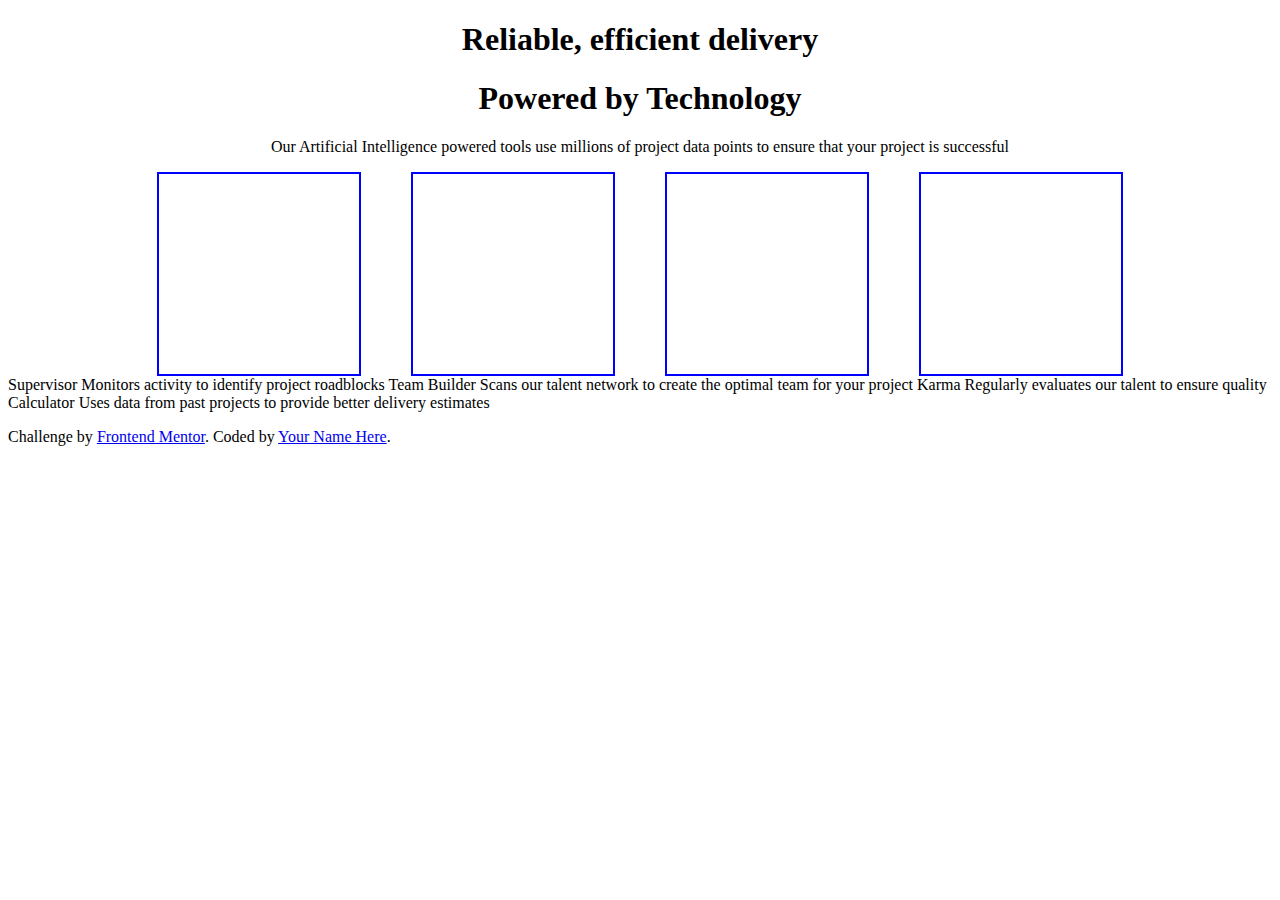
==== index.html @ 282739d7 "start" ====
<!DOCTYPE html>
<html lang="en">

<head>
  <meta charset="UTF-8">
  <meta name="viewport" content="width=device-width, initial-scale=1.0">
  <!-- displays site properly based on user's device -->

  <link rel="icon" type="image/png" sizes="32x32" href="./images/favicon-32x32.png">

  <title>Frontend Mentor | Four card feature section</title>

  <!-- Feel free to remove these styles or customise in your own stylesheet 👍 -->
  <style>
    /* .attribution {
      font-size: 11px;
      text-align: center;
    }

    .attribution a {
      color: hsl(228, 45%, 44%);
    } */

    main{
      align-items: center;
    }

    main h1, main p{
      text-align: center;
    }

    .cardBox{
      display: flex;
      gap: 50px;
      justify-content: center;
    }
    .cardOne{
      width: 200px;
      height: 200px;
      border: 2px solid blue;
    }

    .cardTwo{
      width: 200px;
      height: 200px;
      border: 2px solid blue;
    }

    .cardThree{
      width: 200px;
      height: 200px;
      border: 2px solid blue;
    }

    .cardFour{
      width: 200px;
      height: 200px;
      border: 2px solid blue;
    }
  </style>
</head>

<body>
  <main>
    <h1>Reliable, efficient delivery</h1>
    <h1>Powered by Technology</h1>
    <p>Our Artificial Intelligence powered tools use millions of project data points
      to ensure that your project is successful</p>

    <div class="cardBox">
      <div class="cardOne"></div>
      <div class="cardTwo"></div>
      <div class="cardThree"></div>
      <div class="cardFour"></div>
    </div>
  </main>




  Supervisor
  Monitors activity to identify project roadblocks

  Team Builder
  Scans our talent network to create the optimal team for your project

  Karma
  Regularly evaluates our talent to ensure quality

  Calculator
  Uses data from past projects to provide better delivery estimates


  <footer>
    <p class="attribution">
      Challenge by <a href="https://www.frontendmentor.io?ref=challenge" target="_blank">Frontend Mentor</a>.
      Coded by <a href="#">Your Name Here</a>.
    </p>
  </footer>
</body>

</html>
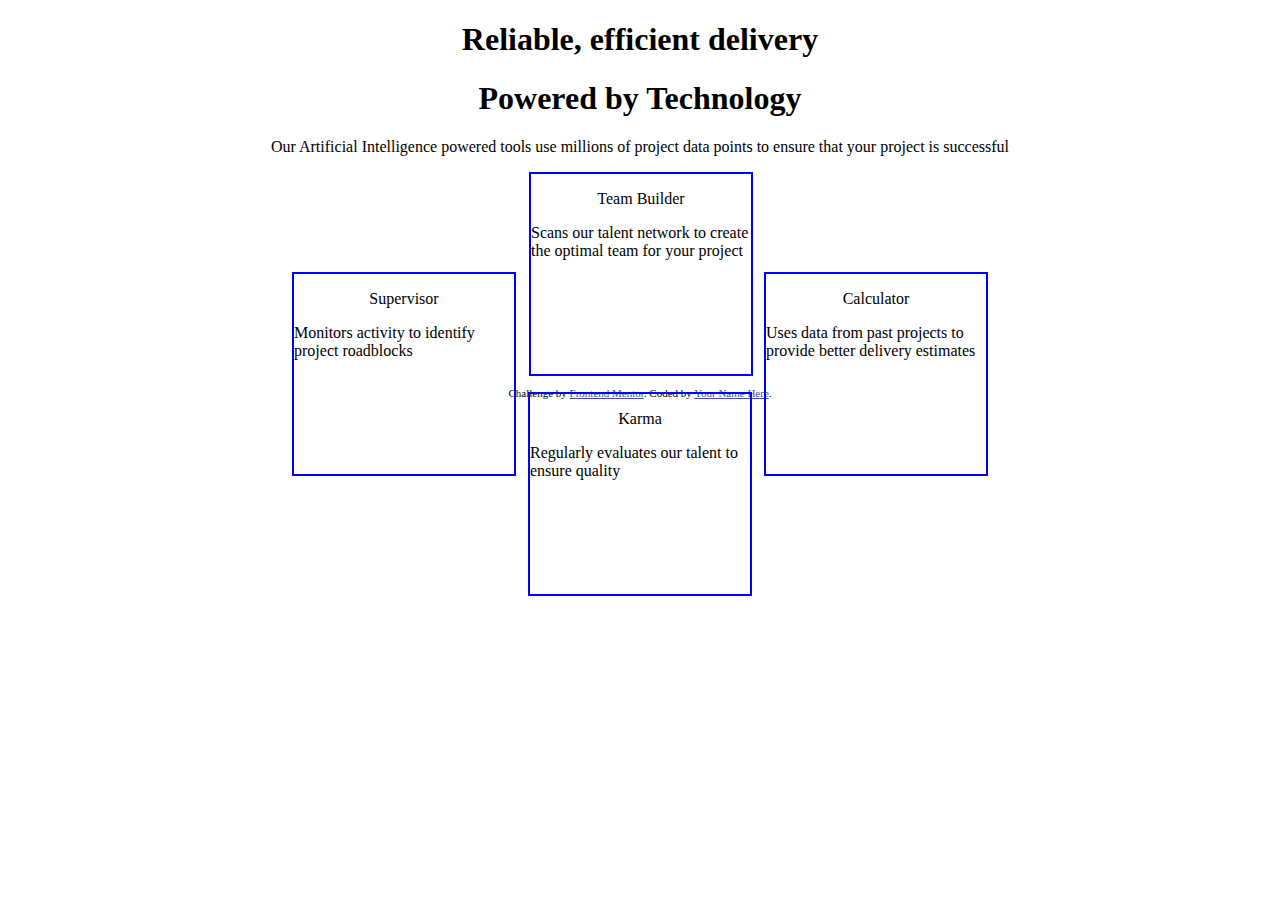
==== commit a75c8c49: "cards filled" ====
--- a/index.html
+++ b/index.html
@@ -12,14 +12,14 @@
 
   <!-- Feel free to remove these styles or customise in your own stylesheet 👍 -->
   <style>
-    /* .attribution {
+    .attribution {
       font-size: 11px;
       text-align: center;
     }
 
     .attribution a {
       color: hsl(228, 45%, 44%);
-    } */
+    }
 
     main{
       align-items: center;
@@ -31,31 +31,35 @@
 
     .cardBox{
       display: flex;
-      gap: 50px;
+      /* gap: 10px; */
       justify-content: center;
     }
     .cardOne{
-      width: 200px;
+      width: 220px;
       height: 200px;
       border: 2px solid blue;
+      transform: translate(100px, 100px);
     }
 
     .cardTwo{
-      width: 200px;
+      width: 220px;
       height: 200px;
       border: 2px solid blue;
+      transform: translate(113px, 0px);
     }
 
     .cardThree{
-      width: 200px;
+      width: 220px;
       height: 200px;
       border: 2px solid blue;
+      transform: translate(-112px, 220px);
     }
 
     .cardFour{
-      width: 200px;
+      width: 220px;
       height: 200px;
       border: 2px solid blue;
+      transform: translate(-100px, 100px);
     }
   </style>
 </head>
@@ -68,27 +72,42 @@
       to ensure that your project is successful</p>
 
     <div class="cardBox">
-      <div class="cardOne"></div>
-      <div class="cardTwo"></div>
-      <div class="cardThree"></div>
-      <div class="cardFour"></div>
+      <div class="cardOne">
+        <p>Supervisor</p>
+        <span>Monitors activity to identify project roadblocks</span>
+      </div>
+
+      <div class="cardTwo">
+        <p>Team Builder</p>
+        <span>Scans our talent network to create the optimal team for your project</span>
+      </div>
+
+      <div class="cardThree">
+        <p>Karma</p>
+        <span>Regularly evaluates our talent to ensure quality</span>
+      </div>
+
+      <div class="cardFour">
+        <p>Calculator</p>
+        <span>Uses data from past projects to provide better delivery estimates</span>
+      </div>
     </div>
   </main>
 
 
 
 
-  Supervisor
-  Monitors activity to identify project roadblocks
+  
+  
 
-  Team Builder
-  Scans our talent network to create the optimal team for your project
+  
+  
 
-  Karma
-  Regularly evaluates our talent to ensure quality
+  
+  
 
-  Calculator
-  Uses data from past projects to provide better delivery estimates
+  
+  
 
 
   <footer>
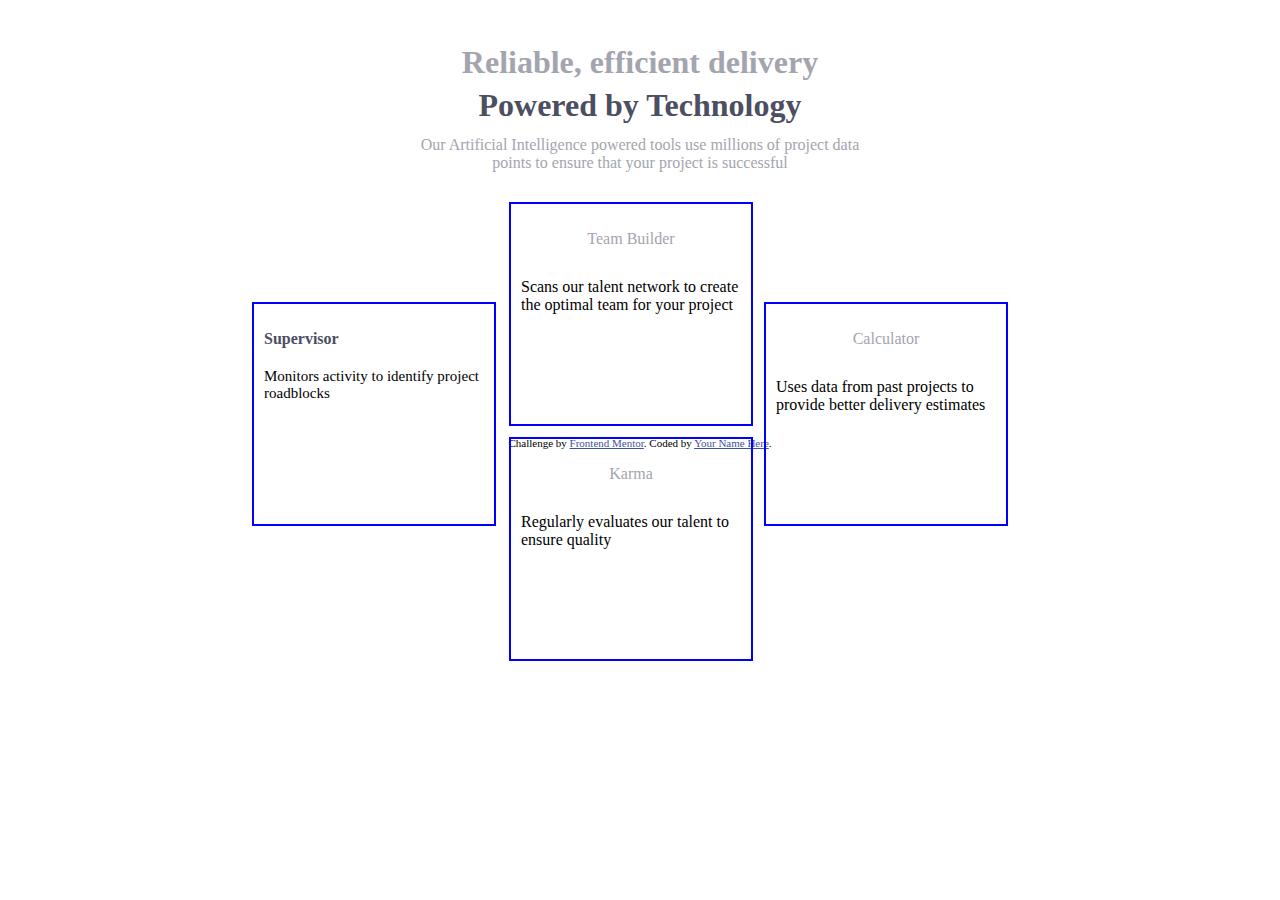
==== commit 9ca84caa: "first card" ====
--- a/index.html
+++ b/index.html
@@ -12,6 +12,8 @@
 
   <!-- Feel free to remove these styles or customise in your own stylesheet 👍 -->
   <style>
+    @import url(https://fonts.google.com/specimen/Poppins);
+
     .attribution {
       font-size: 11px;
       text-align: center;
@@ -24,7 +26,23 @@
     main{
       align-items: center;
     }
-
+    .firstHeader{
+      margin-top: 50px;
+      font-family: poppins;
+      line-height: 25px;
+      color: hsl(229, 6%, 66%);
+    }
+    main p{
+      margin-bottom: 30px;
+      font-family: poppins;
+      color: hsl(229, 6%, 66%);
+    
+    }
+    .secondHeader{
+      font-family: poppins;
+      line-height: 18px;
+      color: hsl(234, 12%, 34%);
+    }
     main h1, main p{
       text-align: center;
     }
@@ -35,6 +53,7 @@
       justify-content: center;
     }
     .cardOne{
+      padding: 10px;
       width: 220px;
       height: 200px;
       border: 2px solid blue;
@@ -42,6 +61,7 @@
     }
 
     .cardTwo{
+      padding: 10px;
       width: 220px;
       height: 200px;
       border: 2px solid blue;
@@ -49,26 +69,41 @@
     }
 
     .cardThree{
+      padding: 10px;
       width: 220px;
       height: 200px;
       border: 2px solid blue;
-      transform: translate(-112px, 220px);
+      transform: translate(-131px, 235px);
     }
 
     .cardFour{
+      padding: 10px;
       width: 220px;
       height: 200px;
       border: 2px solid blue;
-      transform: translate(-100px, 100px);
+      transform: translate(-120px, 100px);
+    }
+
+    .cardOne p {
+      color: hsl(234, 12%, 34%);
+      text-align: start;
+      font-family: poppins;
+      font-weight: 600 ;
+    }
+
+    .cardOne span{
+      display: block;
+      font-size: 15px;
+      transform: translateY(-10px);
     }
   </style>
 </head>
 
 <body>
   <main>
-    <h1>Reliable, efficient delivery</h1>
-    <h1>Powered by Technology</h1>
-    <p>Our Artificial Intelligence powered tools use millions of project data points
+    <h1 class="firstHeader">Reliable, efficient delivery</h1>
+    <h1 class="secondHeader">Powered by Technology</h1>
+    <p>Our Artificial Intelligence powered tools use millions of project data <br> points
       to ensure that your project is successful</p>
 
     <div class="cardBox">
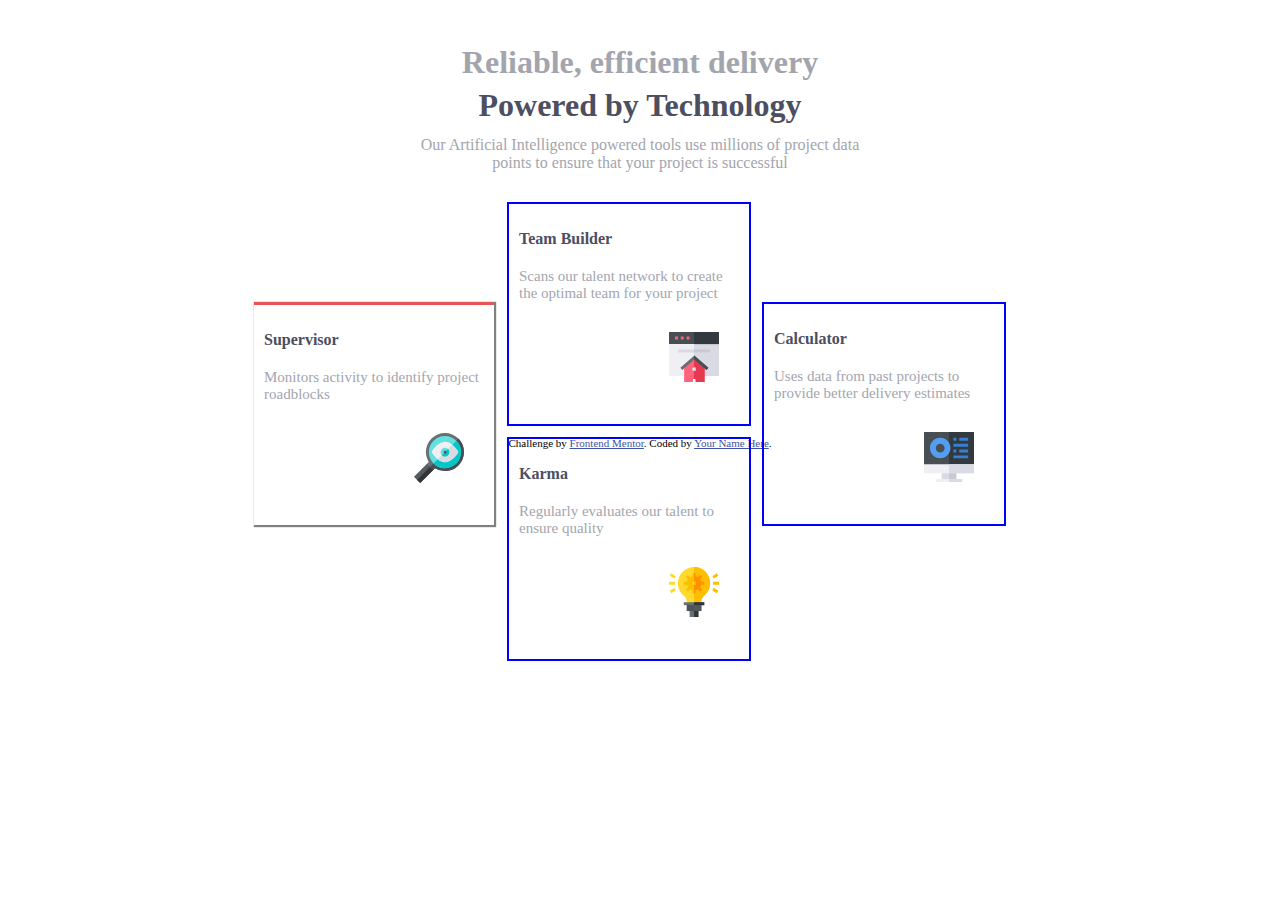
==== commit 810dff22: "cards" ====
--- a/index.html
+++ b/index.html
@@ -56,8 +56,9 @@
       padding: 10px;
       width: 220px;
       height: 200px;
-      border: 2px solid blue;
+      border-top: 3px solid hsl(0, 78%, 62%);
       transform: translate(100px, 100px);
+      box-shadow: 1px 1px 1px 1px gray;
     }
 
     .cardTwo{
@@ -94,7 +95,70 @@
     .cardOne span{
       display: block;
       font-size: 15px;
-      transform: translateY(-10px);
+      color: hsl(229, 6%, 66%);
+      transform: translateY(-10px);
+    }
+
+    .cardOne img{
+      width: 50px;
+      transform: translate(150px, 20px);
+    }
+
+    .cardTwo p {
+      color: hsl(234, 12%, 34%);
+      text-align: start;
+      font-family: poppins;
+      font-weight: 600 ;
+    }
+
+    .cardTwo span{
+      display: block;
+      font-size: 15px;
+      color: hsl(229, 6%, 66%);
+      transform: translateY(-10px);
+    }
+
+    .cardTwo img{
+      width: 50px;
+      transform: translate(150px, 20px);
+    }
+
+    .cardThree p {
+      color: hsl(234, 12%, 34%);
+      text-align: start;
+      font-family: poppins;
+      font-weight: 600 ;
+    }
+
+    .cardThree span{
+      display: block;
+      font-size: 15px;
+      color: hsl(229, 6%, 66%);
+      transform: translateY(-10px);
+    }
+
+    .cardThree img{
+      width: 50px;
+      transform: translate(150px, 20px);
+    }
+
+    .cardFour p {
+      color: hsl(234, 12%, 34%);
+      text-align: start;
+      font-family: poppins;
+      font-weight: 600 ;
+    }
+
+    .cardFour span{
+      display: block;
+      font-size: 15px;
+      color: hsl(229, 6%, 66%);
+      transform: translateY(-10px);
+    }
+
+    .cardFour img{
+      width: 50px;
+      transform: translate(150px, 20px);
     }
   </style>
 </head>
@@ -110,21 +174,25 @@
       <div class="cardOne">
         <p>Supervisor</p>
         <span>Monitors activity to identify project roadblocks</span>
+        <img src="images/icon-supervisor.svg" alt="">
       </div>
 
       <div class="cardTwo">
         <p>Team Builder</p>
         <span>Scans our talent network to create the optimal team for your project</span>
+        <img src="images/icon-team-builder.svg" alt="">
       </div>
 
       <div class="cardThree">
         <p>Karma</p>
         <span>Regularly evaluates our talent to ensure quality</span>
+        <img src="images/icon-karma.svg" alt="">
       </div>
 
       <div class="cardFour">
         <p>Calculator</p>
         <span>Uses data from past projects to provide better delivery estimates</span>
+        <img src="images/icon-calculator.svg" alt="">
       </div>
     </div>
   </main>
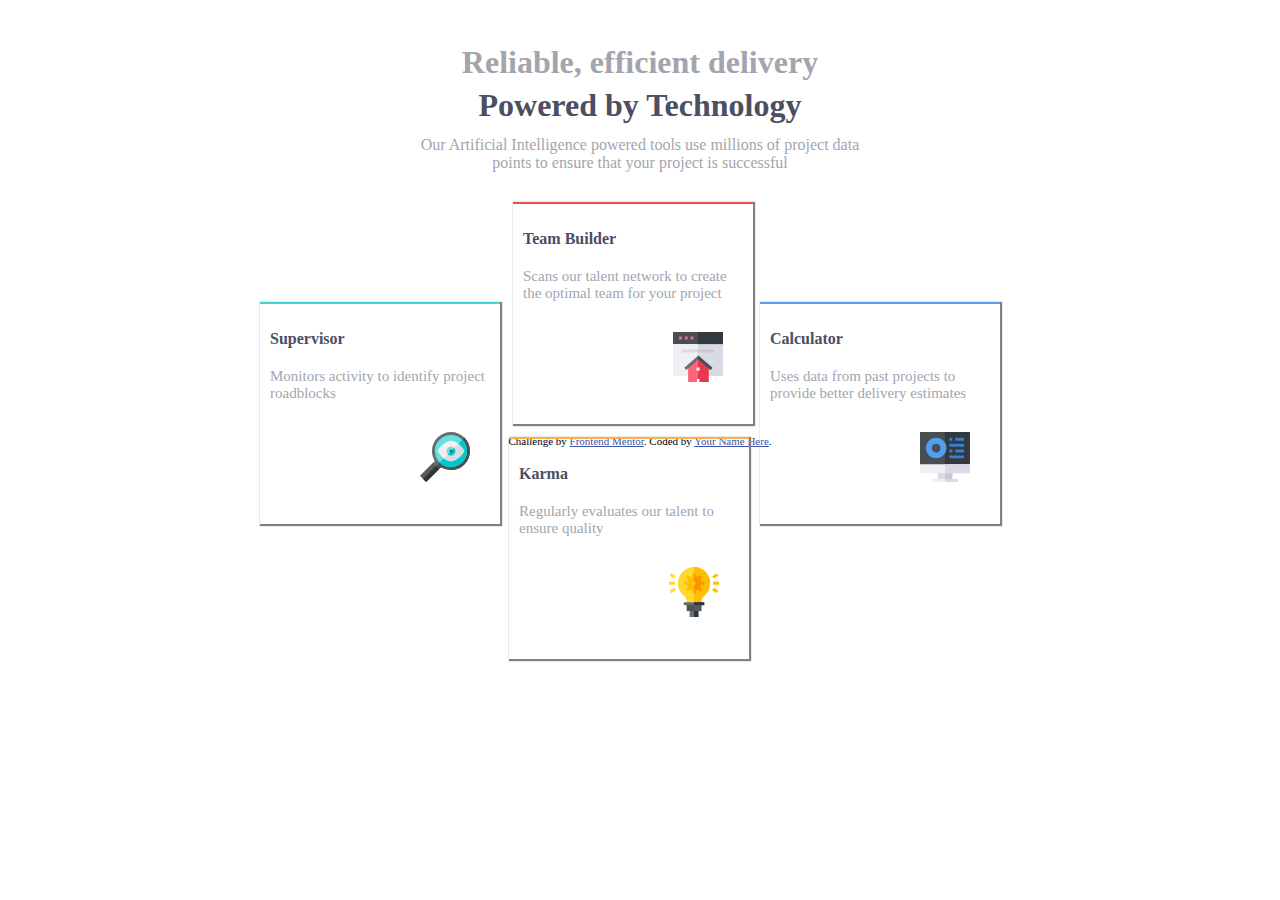
==== commit 2e5d006d: "boders" ====
--- a/index.html
+++ b/index.html
@@ -56,7 +56,7 @@
       padding: 10px;
       width: 220px;
       height: 200px;
-      border-top: 3px solid hsl(0, 78%, 62%);
+      border-top: 2px solid hsl(180, 62%, 55%);
       transform: translate(100px, 100px);
       box-shadow: 1px 1px 1px 1px gray;
     }
@@ -65,24 +65,27 @@
       padding: 10px;
       width: 220px;
       height: 200px;
-      border: 2px solid blue;
+      border-top: 2px solid hsl(0, 78%, 62%);
       transform: translate(113px, 0px);
+      box-shadow: 1px 1px 1px 1px gray;
     }
 
     .cardThree{
       padding: 10px;
       width: 220px;
       height: 200px;
-      border: 2px solid blue;
+      border-top: 2px solid hsl(34, 97%, 64%);
       transform: translate(-131px, 235px);
+      box-shadow: 1px 1px 1px 1px gray;
     }
 
     .cardFour{
       padding: 10px;
       width: 220px;
       height: 200px;
-      border: 2px solid blue;
+      border-top: 2px solid hsl(212, 86%, 64%);
       transform: translate(-120px, 100px);
+      box-shadow: 1px 1px 1px 1px gray;
     }
 
     .cardOne p {
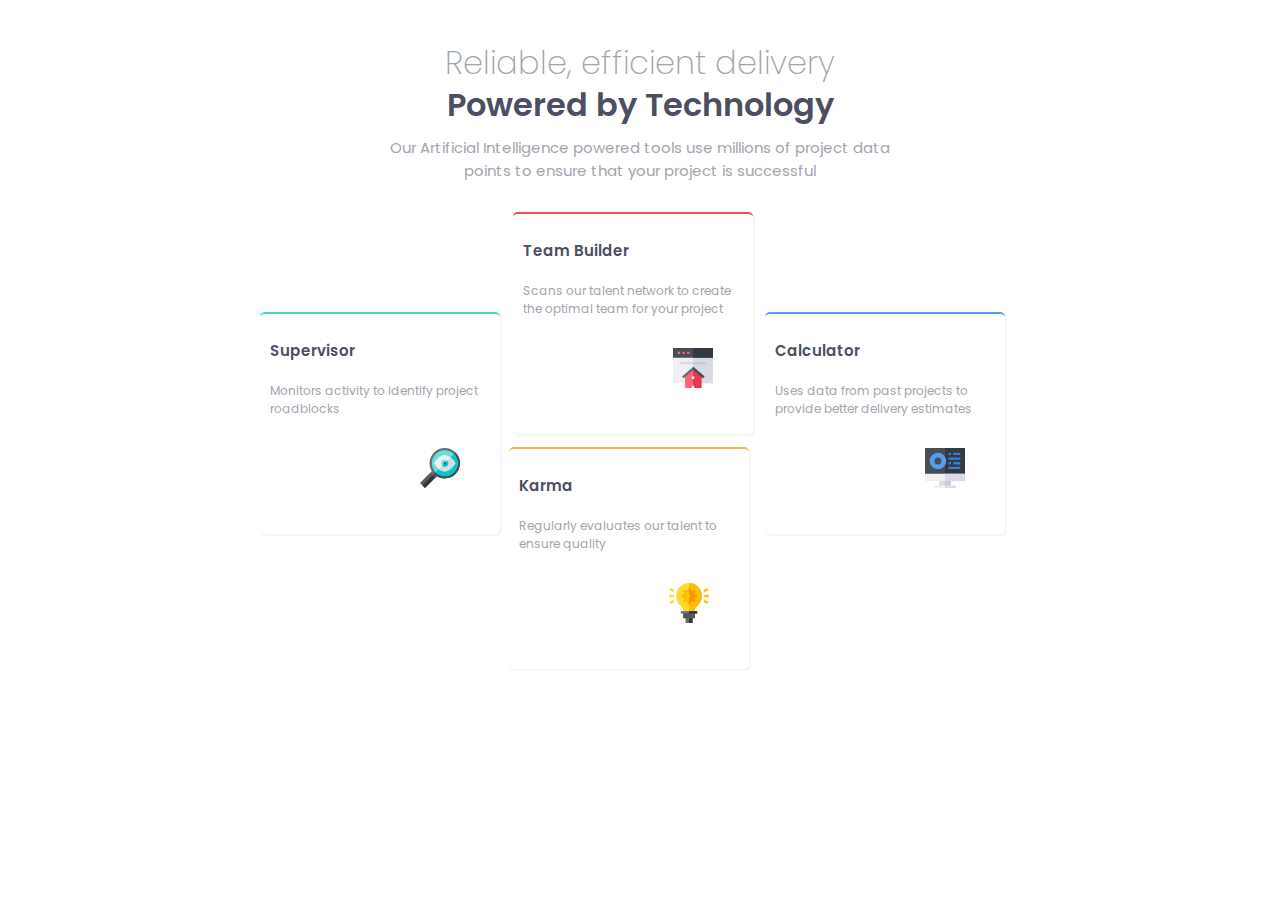
==== commit 9fab54dd: "cards  almost look alike" ====
--- a/index.html
+++ b/index.html
@@ -12,16 +12,7 @@
 
   <!-- Feel free to remove these styles or customise in your own stylesheet 👍 -->
   <style>
-    @import url(https://fonts.google.com/specimen/Poppins);
-
-    .attribution {
-      font-size: 11px;
-      text-align: center;
-    }
-
-    .attribution a {
-      color: hsl(228, 45%, 44%);
-    }
+    @import url('https://fonts.googleapis.com/css2?family=Poppins:ital,wght@0,100;0,200;0,300;0,400;0,500;0,600;0,700;0,800;0,900;1,100;1,200;1,300;1,400;1,500;1,600;1,700;1,800;1,900&display=swap');
 
     main{
       align-items: center;
@@ -31,17 +22,21 @@
       font-family: poppins;
       line-height: 25px;
       color: hsl(229, 6%, 66%);
+      font-weight: 200;
     }
     main p{
       margin-bottom: 30px;
       font-family: poppins;
       color: hsl(229, 6%, 66%);
+      font-weight: 400;
+      font-size: 15px;
     
     }
     .secondHeader{
       font-family: poppins;
       line-height: 18px;
       color: hsl(234, 12%, 34%);
+      font-weight: 600;
     }
     main h1, main p{
       text-align: center;
@@ -56,111 +51,123 @@
       padding: 10px;
       width: 220px;
       height: 200px;
+      border-radius: 5px;
       border-top: 2px solid hsl(180, 62%, 55%);
       transform: translate(100px, 100px);
-      box-shadow: 1px 1px 1px 1px gray;
+      box-shadow: 1px 1px 1px 1px whitesmoke;
     }
 
     .cardTwo{
       padding: 10px;
       width: 220px;
       height: 200px;
+      border-radius: 5px;
       border-top: 2px solid hsl(0, 78%, 62%);
       transform: translate(113px, 0px);
-      box-shadow: 1px 1px 1px 1px gray;
+      box-shadow: 1px 1px 1px 1px whitesmoke;
     }
 
     .cardThree{
       padding: 10px;
       width: 220px;
       height: 200px;
+      border-radius: 5px;
       border-top: 2px solid hsl(34, 97%, 64%);
       transform: translate(-131px, 235px);
-      box-shadow: 1px 1px 1px 1px gray;
+      box-shadow: 1px 1px 1px 1px whitesmoke;
     }
 
     .cardFour{
       padding: 10px;
       width: 220px;
       height: 200px;
+      border-radius: 5px;
       border-top: 2px solid hsl(212, 86%, 64%);
-      transform: translate(-120px, 100px);
-      box-shadow: 1px 1px 1px 1px gray;
+      transform: translate(-115px, 100px);
+      box-shadow: 1px 1px 1px 1px whitesmoke;
     }
 
     .cardOne p {
       color: hsl(234, 12%, 34%);
       text-align: start;
       font-family: poppins;
+      font-weight: 600;
+      font-size: 15px;
+    }
+
+    .cardOne span{
+      display: block;
+      font-size: 12px;
+      font-family: poppins;
+      color: hsl(229, 6%, 66%);
+      transform: translateY(-10px);
+    }
+
+    .cardOne img{
+      width: 40px;
+      transform: translate(150px, 20px);
+    }
+
+    .cardTwo p {
+      color: hsl(234, 12%, 34%);
+      text-align: start;
+      font-family: poppins;
       font-weight: 600 ;
-    }
-
-    .cardOne span{
-      display: block;
-      font-size: 15px;
-      color: hsl(229, 6%, 66%);
-      transform: translateY(-10px);
-    }
-
-    .cardOne img{
-      width: 50px;
-      transform: translate(150px, 20px);
-    }
-
-    .cardTwo p {
+      font-size: 15px;
+    }
+
+    .cardTwo span{
+      display: block;
+      font-size: 12px;
+      font-family: poppins;
+      color: hsl(229, 6%, 66%);
+      transform: translateY(-10px);
+    }
+
+    .cardTwo img{
+      width: 40px;
+      transform: translate(150px, 20px);
+    }
+
+    .cardThree p {
       color: hsl(234, 12%, 34%);
       text-align: start;
       font-family: poppins;
       font-weight: 600 ;
-    }
-
-    .cardTwo span{
-      display: block;
-      font-size: 15px;
-      color: hsl(229, 6%, 66%);
-      transform: translateY(-10px);
-    }
-
-    .cardTwo img{
-      width: 50px;
-      transform: translate(150px, 20px);
-    }
-
-    .cardThree p {
+      font-size: 15px;
+    }
+
+    .cardThree span{
+      display: block;
+      font-size: 12px;
+      font-family: poppins;
+      color: hsl(229, 6%, 66%);
+      transform: translateY(-10px);
+    }
+
+    .cardThree img{
+      width: 40px;
+      transform: translate(150px, 20px);
+    }
+
+    .cardFour p {
       color: hsl(234, 12%, 34%);
       text-align: start;
       font-family: poppins;
       font-weight: 600 ;
-    }
-
-    .cardThree span{
-      display: block;
-      font-size: 15px;
-      color: hsl(229, 6%, 66%);
-      transform: translateY(-10px);
-    }
-
-    .cardThree img{
-      width: 50px;
-      transform: translate(150px, 20px);
-    }
-
-    .cardFour p {
-      color: hsl(234, 12%, 34%);
-      text-align: start;
-      font-family: poppins;
-      font-weight: 600 ;
+      font-size: 15px;
     }
 
     .cardFour span{
       display: block;
-      font-size: 15px;
+      font-size: 12px;
+      font-family: poppins;
       color: hsl(229, 6%, 66%);
       transform: translateY(-10px);
     }
 
     .cardFour img{
-      width: 50px;
+      width: 40px;
       transform: translate(150px, 20px);
     }
   </style>
@@ -200,28 +207,6 @@
     </div>
   </main>
 
-
-
-
-  
-  
-
-  
-  
-
-  
-  
-
-  
-  
-
-
-  <footer>
-    <p class="attribution">
-      Challenge by <a href="https://www.frontendmentor.io?ref=challenge" target="_blank">Frontend Mentor</a>.
-      Coded by <a href="#">Your Name Here</a>.
-    </p>
-  </footer>
 </body>
 
 </html>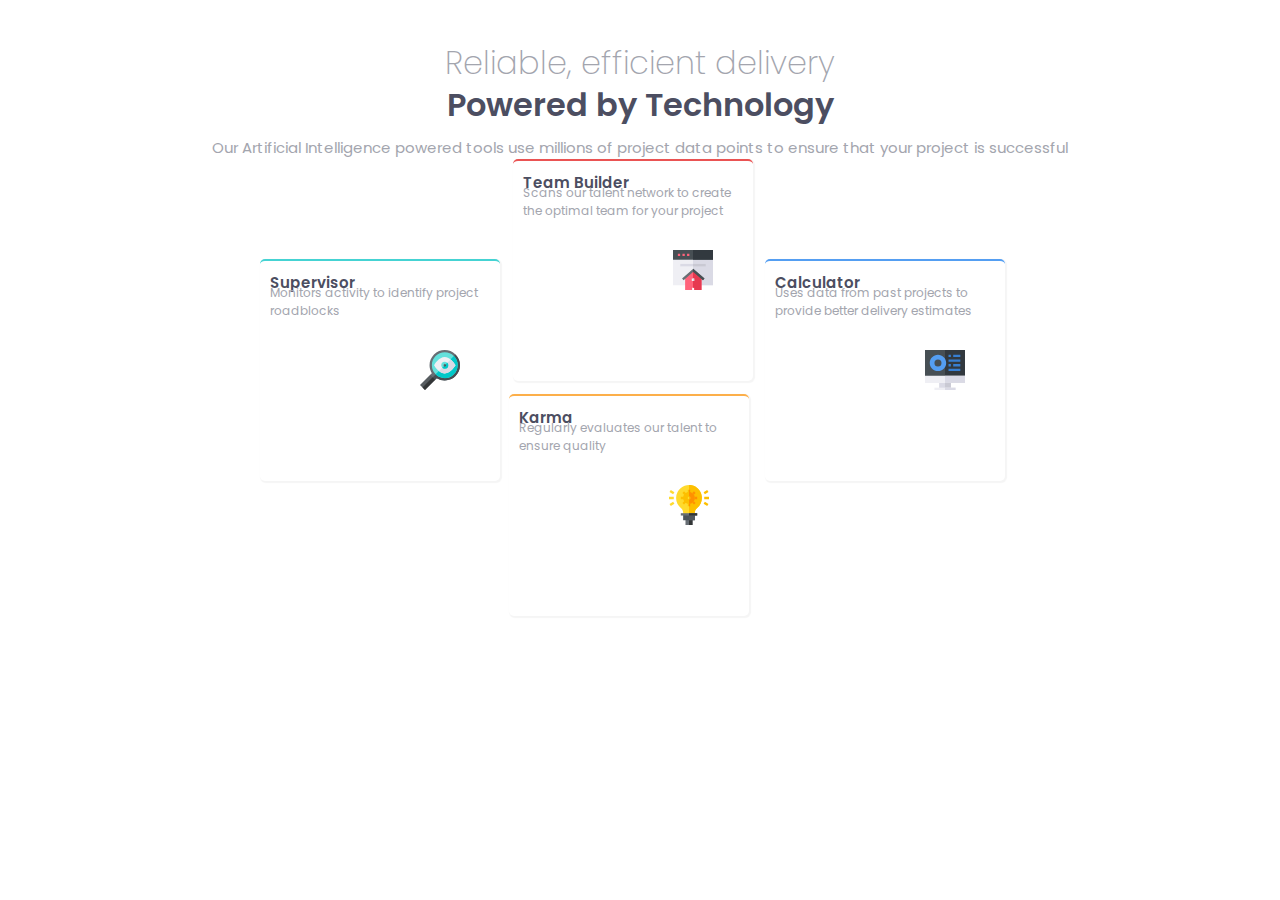
==== commit 58894d08: "add responsive styles and separate CSS files for improved layout" ====
--- a/index.html
+++ b/index.html
@@ -11,173 +11,16 @@
   <title>Frontend Mentor | Four card feature section</title>
 
   <!-- Feel free to remove these styles or customise in your own stylesheet 👍 -->
-  <style>
-    @import url('https://fonts.googleapis.com/css2?family=Poppins:ital,wght@0,100;0,200;0,300;0,400;0,500;0,600;0,700;0,800;0,900;1,100;1,200;1,300;1,400;1,500;1,600;1,700;1,800;1,900&display=swap');
+   <link rel="stylesheet" href="style.css">
+   <link rel="stylesheet" href="responsive.css">
 
-    main{
-      align-items: center;
-    }
-    .firstHeader{
-      margin-top: 50px;
-      font-family: poppins;
-      line-height: 25px;
-      color: hsl(229, 6%, 66%);
-      font-weight: 200;
-    }
-    main p{
-      margin-bottom: 30px;
-      font-family: poppins;
-      color: hsl(229, 6%, 66%);
-      font-weight: 400;
-      font-size: 15px;
-    
-    }
-    .secondHeader{
-      font-family: poppins;
-      line-height: 18px;
-      color: hsl(234, 12%, 34%);
-      font-weight: 600;
-    }
-    main h1, main p{
-      text-align: center;
-    }
-
-    .cardBox{
-      display: flex;
-      /* gap: 10px; */
-      justify-content: center;
-    }
-    .cardOne{
-      padding: 10px;
-      width: 220px;
-      height: 200px;
-      border-radius: 5px;
-      border-top: 2px solid hsl(180, 62%, 55%);
-      transform: translate(100px, 100px);
-      box-shadow: 1px 1px 1px 1px whitesmoke;
-    }
-
-    .cardTwo{
-      padding: 10px;
-      width: 220px;
-      height: 200px;
-      border-radius: 5px;
-      border-top: 2px solid hsl(0, 78%, 62%);
-      transform: translate(113px, 0px);
-      box-shadow: 1px 1px 1px 1px whitesmoke;
-    }
-
-    .cardThree{
-      padding: 10px;
-      width: 220px;
-      height: 200px;
-      border-radius: 5px;
-      border-top: 2px solid hsl(34, 97%, 64%);
-      transform: translate(-131px, 235px);
-      box-shadow: 1px 1px 1px 1px whitesmoke;
-    }
-
-    .cardFour{
-      padding: 10px;
-      width: 220px;
-      height: 200px;
-      border-radius: 5px;
-      border-top: 2px solid hsl(212, 86%, 64%);
-      transform: translate(-115px, 100px);
-      box-shadow: 1px 1px 1px 1px whitesmoke;
-    }
-
-    .cardOne p {
-      color: hsl(234, 12%, 34%);
-      text-align: start;
-      font-family: poppins;
-      font-weight: 600;
-      font-size: 15px;
-    }
-
-    .cardOne span{
-      display: block;
-      font-size: 12px;
-      font-family: poppins;
-      color: hsl(229, 6%, 66%);
-      transform: translateY(-10px);
-    }
-
-    .cardOne img{
-      width: 40px;
-      transform: translate(150px, 20px);
-    }
-
-    .cardTwo p {
-      color: hsl(234, 12%, 34%);
-      text-align: start;
-      font-family: poppins;
-      font-weight: 600 ;
-      font-size: 15px;
-    }
-
-    .cardTwo span{
-      display: block;
-      font-size: 12px;
-      font-family: poppins;
-      color: hsl(229, 6%, 66%);
-      transform: translateY(-10px);
-    }
-
-    .cardTwo img{
-      width: 40px;
-      transform: translate(150px, 20px);
-    }
-
-    .cardThree p {
-      color: hsl(234, 12%, 34%);
-      text-align: start;
-      font-family: poppins;
-      font-weight: 600 ;
-      font-size: 15px;
-    }
-
-    .cardThree span{
-      display: block;
-      font-size: 12px;
-      font-family: poppins;
-      color: hsl(229, 6%, 66%);
-      transform: translateY(-10px);
-    }
-
-    .cardThree img{
-      width: 40px;
-      transform: translate(150px, 20px);
-    }
-
-    .cardFour p {
-      color: hsl(234, 12%, 34%);
-      text-align: start;
-      font-family: poppins;
-      font-weight: 600 ;
-      font-size: 15px;
-    }
-
-    .cardFour span{
-      display: block;
-      font-size: 12px;
-      font-family: poppins;
-      color: hsl(229, 6%, 66%);
-      transform: translateY(-10px);
-    }
-
-    .cardFour img{
-      width: 40px;
-      transform: translate(150px, 20px);
-    }
-  </style>
 </head>
 
 <body>
   <main>
     <h1 class="firstHeader">Reliable, efficient delivery</h1>
     <h1 class="secondHeader">Powered by Technology</h1>
-    <p>Our Artificial Intelligence powered tools use millions of project data <br> points
+    <p>Our Artificial Intelligence powered tools use millions of project data points
       to ensure that your project is successful</p>
 
     <div class="cardBox">
--- a/style.css
+++ b/style.css
@@ -0,0 +1,164 @@
+@import url('https://fonts.googleapis.com/css2?family=Poppins:ital,wght@0,100;0,200;0,300;0,400;0,500;0,600;0,700;0,800;0,900;1,100;1,200;1,300;1,400;1,500;1,600;1,700;1,800;1,900&display=swap');
+
+main{
+  /* align-items: center; */
+  margin: auto;
+}
+.firstHeader{
+  margin-top: 50px;
+  font-family: poppins;
+  line-height: 25px;
+  color: hsl(229, 6%, 66%);
+  font-weight: 200;
+}
+main p{
+  /* width: 32rem; */
+  margin-bottom: 50px;
+  font-family: poppins;
+  color: hsl(229, 6%, 66%);
+  font-weight: 400;
+  font-size: 15px;
+  margin: auto;
+
+}
+.secondHeader{
+  font-family: poppins;
+  line-height: 18px;
+  color: hsl(234, 12%, 34%);
+  font-weight: 600;
+}
+main h1, main p{
+  text-align: center;
+}
+
+.cardBox{
+  display: flex;
+  /* gap: 10px; */
+  justify-content: center;
+}
+.cardOne{
+  padding: 10px;
+  width: 220px;
+  height: 200px;
+  border-radius: 5px;
+  border-top: 2px solid hsl(180, 62%, 55%);
+  transform: translate(100px, 100px);
+  box-shadow: 1px 1px 1px 1px whitesmoke;
+}
+
+.cardTwo{
+  padding: 10px;
+  width: 220px;
+  height: 200px;
+  border-radius: 5px;
+  border-top: 2px solid hsl(0, 78%, 62%);
+  transform: translate(113px, 0px);
+  box-shadow: 1px 1px 1px 1px whitesmoke;
+}
+
+.cardThree{
+  padding: 10px;
+  width: 220px;
+  height: 200px;
+  border-radius: 5px;
+  border-top: 2px solid hsl(34, 97%, 64%);
+  transform: translate(-131px, 235px);
+  box-shadow: 1px 1px 1px 1px whitesmoke;
+}
+
+.cardFour{
+  padding: 10px;
+  width: 220px;
+  height: 200px;
+  border-radius: 5px;
+  border-top: 2px solid hsl(212, 86%, 64%);
+  transform: translate(-115px, 100px);
+  box-shadow: 1px 1px 1px 1px whitesmoke;
+}
+
+.cardOne p {
+  color: hsl(234, 12%, 34%);
+  text-align: start;
+  font-family: poppins;
+  font-weight: 600;
+  font-size: 15px;
+}
+
+.cardOne span{
+  display: block;
+  font-size: 12px;
+  font-family: poppins;
+  color: hsl(229, 6%, 66%);
+  transform: translateY(-10px);
+}
+
+.cardOne img{
+  width: 40px;
+  transform: translate(150px, 20px);
+}
+
+.cardTwo p {
+  color: hsl(234, 12%, 34%);
+  text-align: start;
+  font-family: poppins;
+  font-weight: 600 ;
+  font-size: 15px;
+}
+
+.cardTwo span{
+  display: block;
+  font-size: 12px;
+  font-family: poppins;
+  color: hsl(229, 6%, 66%);
+  transform: translateY(-10px);
+}
+
+.cardTwo img{
+  width: 40px;
+  transform: translate(150px, 20px);
+}
+
+.cardThree p {
+  color: hsl(234, 12%, 34%);
+  text-align: start;
+  font-family: poppins;
+  font-weight: 600 ;
+  font-size: 15px;
+}
+
+.cardThree span{
+  display: block;
+  font-size: 12px;
+  font-family: poppins;
+  color: hsl(229, 6%, 66%);
+  transform: translateY(-10px);
+}
+
+.cardThree img{
+  width: 40px;
+  transform: translate(150px, 20px);
+}
+
+.cardFour p {
+  color: hsl(234, 12%, 34%);
+  text-align: start;
+  font-family: poppins;
+  font-weight: 600 ;
+  font-size: 15px;
+}
+
+.cardFour span{
+  display: block;
+  font-size: 12px;
+  font-family: poppins;
+  color: hsl(229, 6%, 66%);
+  transform: translateY(-10px);
+}
+
+.cardFour img{
+  width: 40px;
+  transform: translate(150px, 20px);
+}
+
+
+
--- a/responsive.css
+++ b/responsive.css
@@ -0,0 +1,21 @@
+@media screen and (max-width: 475px) {
+  .cardBox {
+    /* display: block; */
+    gap: 30px;
+    margin:auto;
+    /* justify-content: center; */
+  }
+
+  .firstHeader {
+    font-size: 25px;
+  }
+
+  .secondHeader{
+    font-size: 24px;
+    line-height: 5px;
+  }
+
+  main p{
+    
+  }
+}
